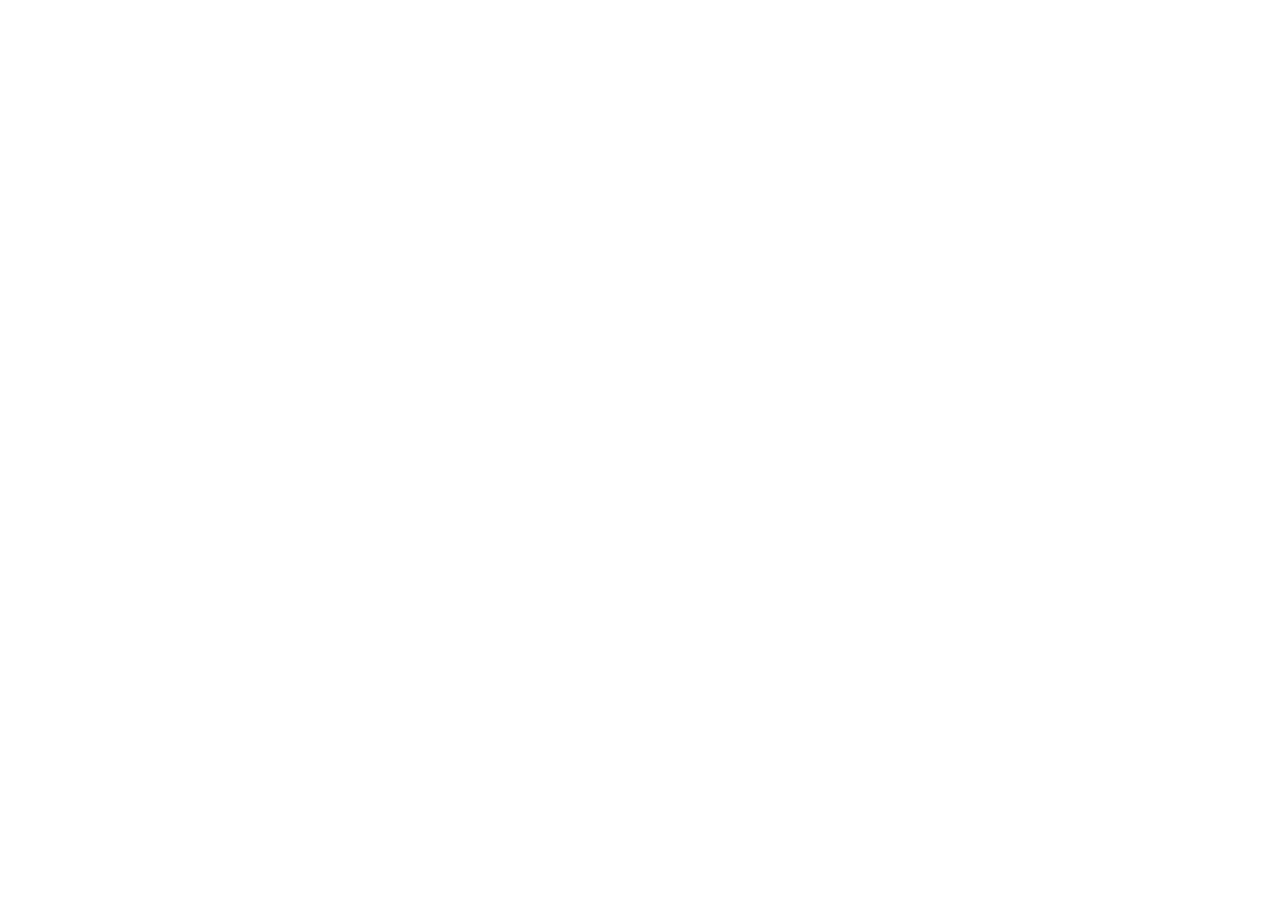
==== frontend/index.html @ 7195b944 "Created frontend project structure" ====
<!doctype html>
<html lang="en">
  <head>
    <meta charset="UTF-8" />
    <meta name="viewport" content="width=device-width, initial-scale=1.0" />
    <title>Get Started</title>
  </head>
  <body></body>
</html>
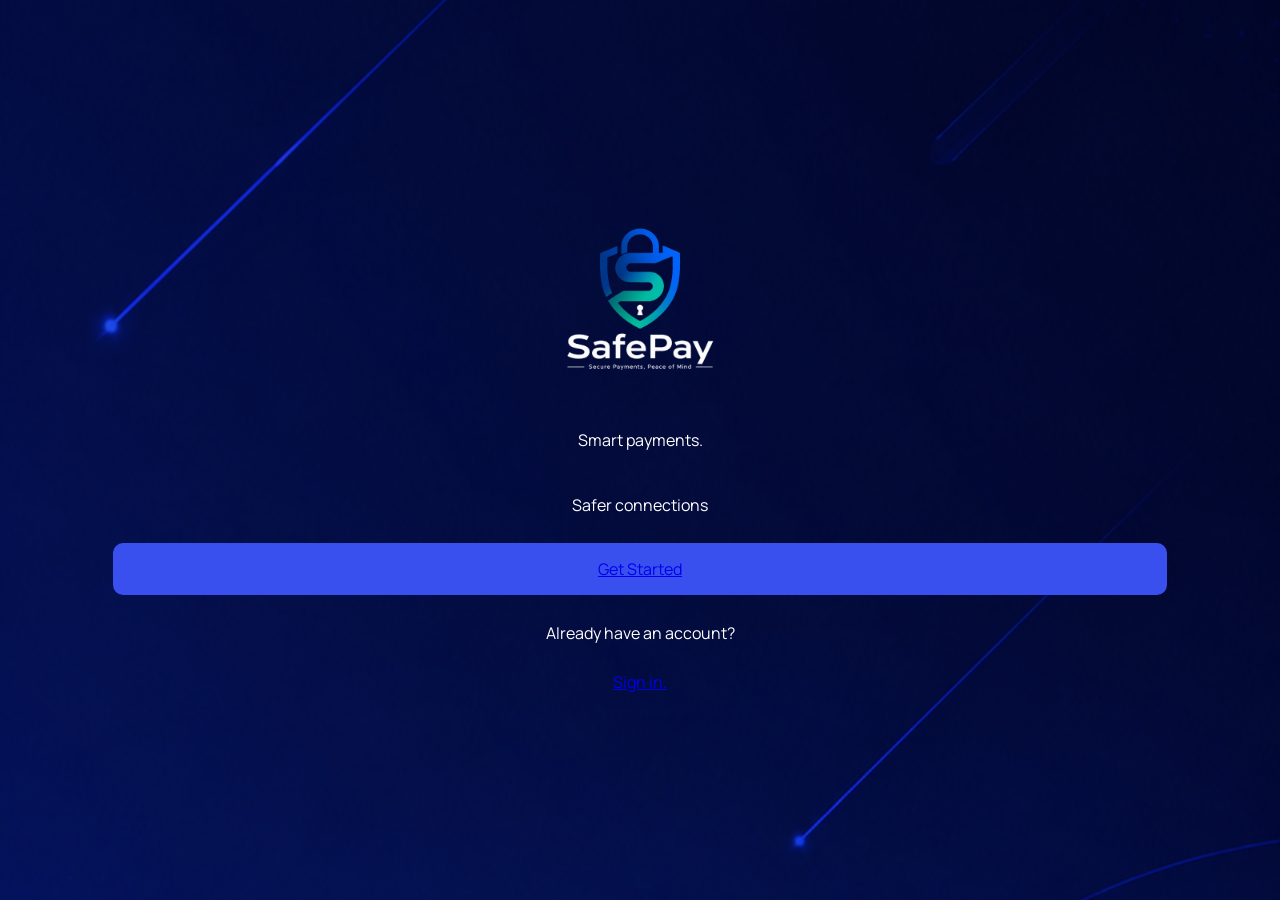
==== commit fe9fd3e7: "Built getting started page and added relevent assets" ====
--- a/frontend/index.html
+++ b/frontend/index.html
@@ -4,6 +4,26 @@
     <meta charset="UTF-8" />
     <meta name="viewport" content="width=device-width, initial-scale=1.0" />
     <title>Get Started</title>
+    <link rel="stylesheet" href="css/style.css" />
+    <link rel="preconnect" href="https://fonts.googleapis.com" />
+    <link rel="preconnect" href="https://fonts.gstatic.com" crossorigin />
+    <link
+      href="https://fonts.googleapis.com/css2?family=Manrope:wght@200..800&display=swap"
+      rel="stylesheet"
+    />
   </head>
-  <body></body>
+  <body>
+    <div class="get-started-wrapper">
+      <div class="logo-wrapper">
+        <img src="assets/white-logo.png" alt="Logo" />
+      </div>
+      <p>Smart payments.</p>
+      <p>Safer connections</p>
+      <div class="btn-get-started-wrapper">
+        <a href="#">Get Started</a>
+      </div>
+      <p>Already have an account?</p>
+      <span><a href="#" class="signin-link">Sign in.</a></span>
+    </div>
+  </body>
 </html>
--- a/frontend/css/style.css
+++ b/frontend/css/style.css
@@ -0,0 +1,30 @@
+body{
+    margin: 0;
+    font-family: "Manrope", sans-serif;
+    height: 100%;
+}
+.get-started-wrapper{
+    display: flex;
+    flex-direction: column;
+    align-items: center;
+    align-content: center;
+    color: white;
+    background-image: url(/frontend/assets/get-started-bgimg\ .png);
+    background-size: cover;
+    background-position: center;
+    background-repeat: no-repeat;
+    height: 100vh;
+    justify-content: center;
+    gap: 0.7rem;
+}
+.logo-wrapper img{
+    height: 190px;
+    width: 200px;
+}
+.btn-get-started-wrapper{
+    background-color: rgb(57, 80, 238);
+    border-radius: 10px;
+    text-align: center;
+    padding: 15px;
+    width: 80%;
+}
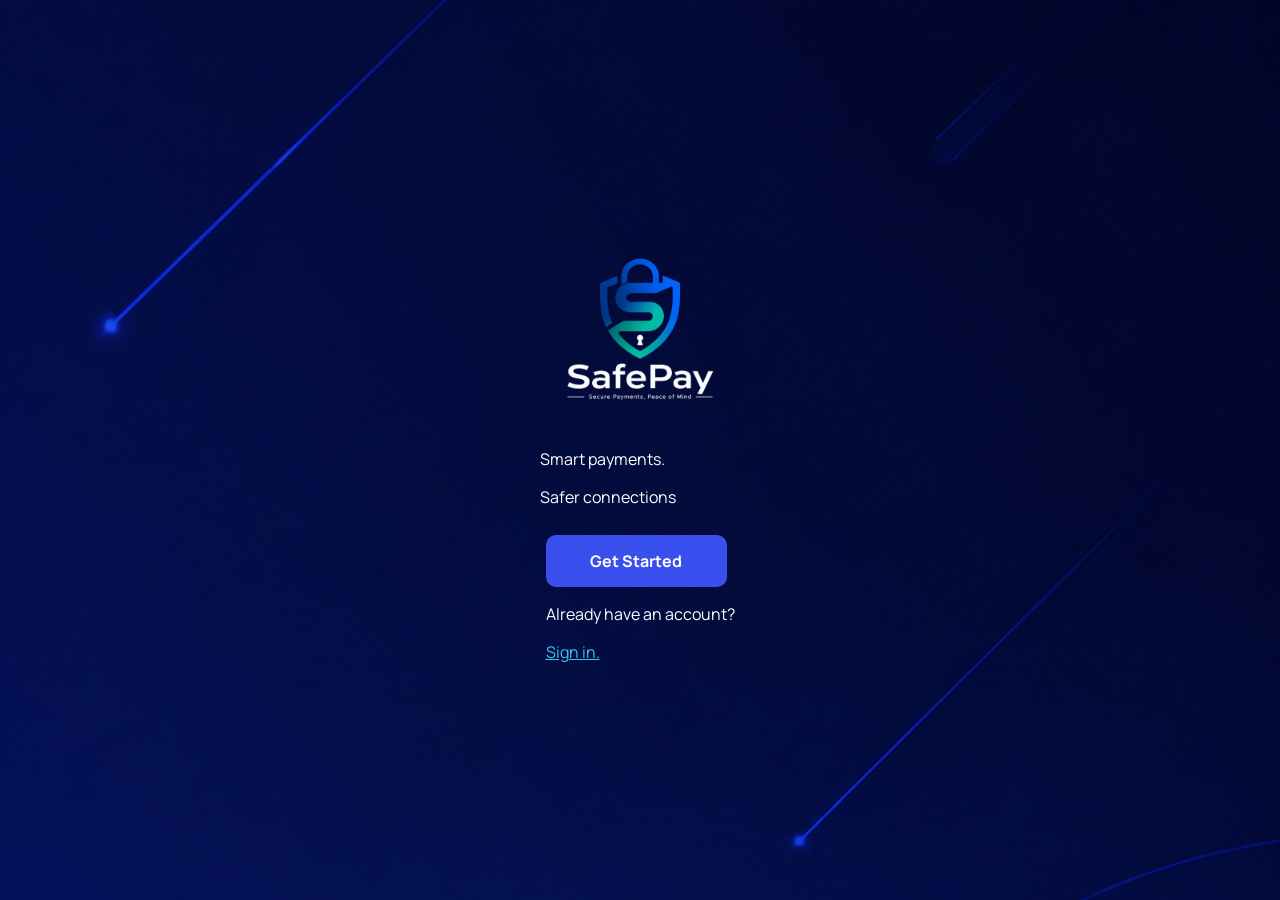
==== commit 447eedce: "Modified the get started structure" ====
--- a/frontend/index.html
+++ b/frontend/index.html
@@ -14,16 +14,20 @@
   </head>
   <body>
     <div class="get-started-wrapper">
-      <div class="logo-wrapper">
-        <img src="assets/white-logo.png" alt="Logo" />
+      <div class="get-started-top">
+        <div class="logo-wrapper">
+          <img src="assets/white-logo.png" alt="Logo" />
+        </div>
+        <p>Smart payments.</p>
+        <p>Safer connections</p>
       </div>
-      <p>Smart payments.</p>
-      <p>Safer connections</p>
-      <div class="btn-get-started-wrapper">
-        <a href="#">Get Started</a>
+      <div class="get-started-top">
+        <div class="btn-get-started-wrapper">
+          <a href="Sign in.html">Get Started</a>
+        </div>
+        <p>Already have an account?</p>
+        <a href="#" class="signin-link">Sign in.</a>
       </div>
-      <p>Already have an account?</p>
-      <span><a href="#" class="signin-link">Sign in.</a></span>
     </div>
   </body>
 </html>
--- a/frontend/css/style.css
+++ b/frontend/css/style.css
@@ -27,4 +27,12 @@
     text-align: center;
     padding: 15px;
     width: 80%;
+}
+.btn-get-started-wrapper a{
+    color: white;
+    text-decoration: none;
+    font-weight: bold;
+}
+.signin-link{
+    color: rgb(57, 196, 238);
 }
